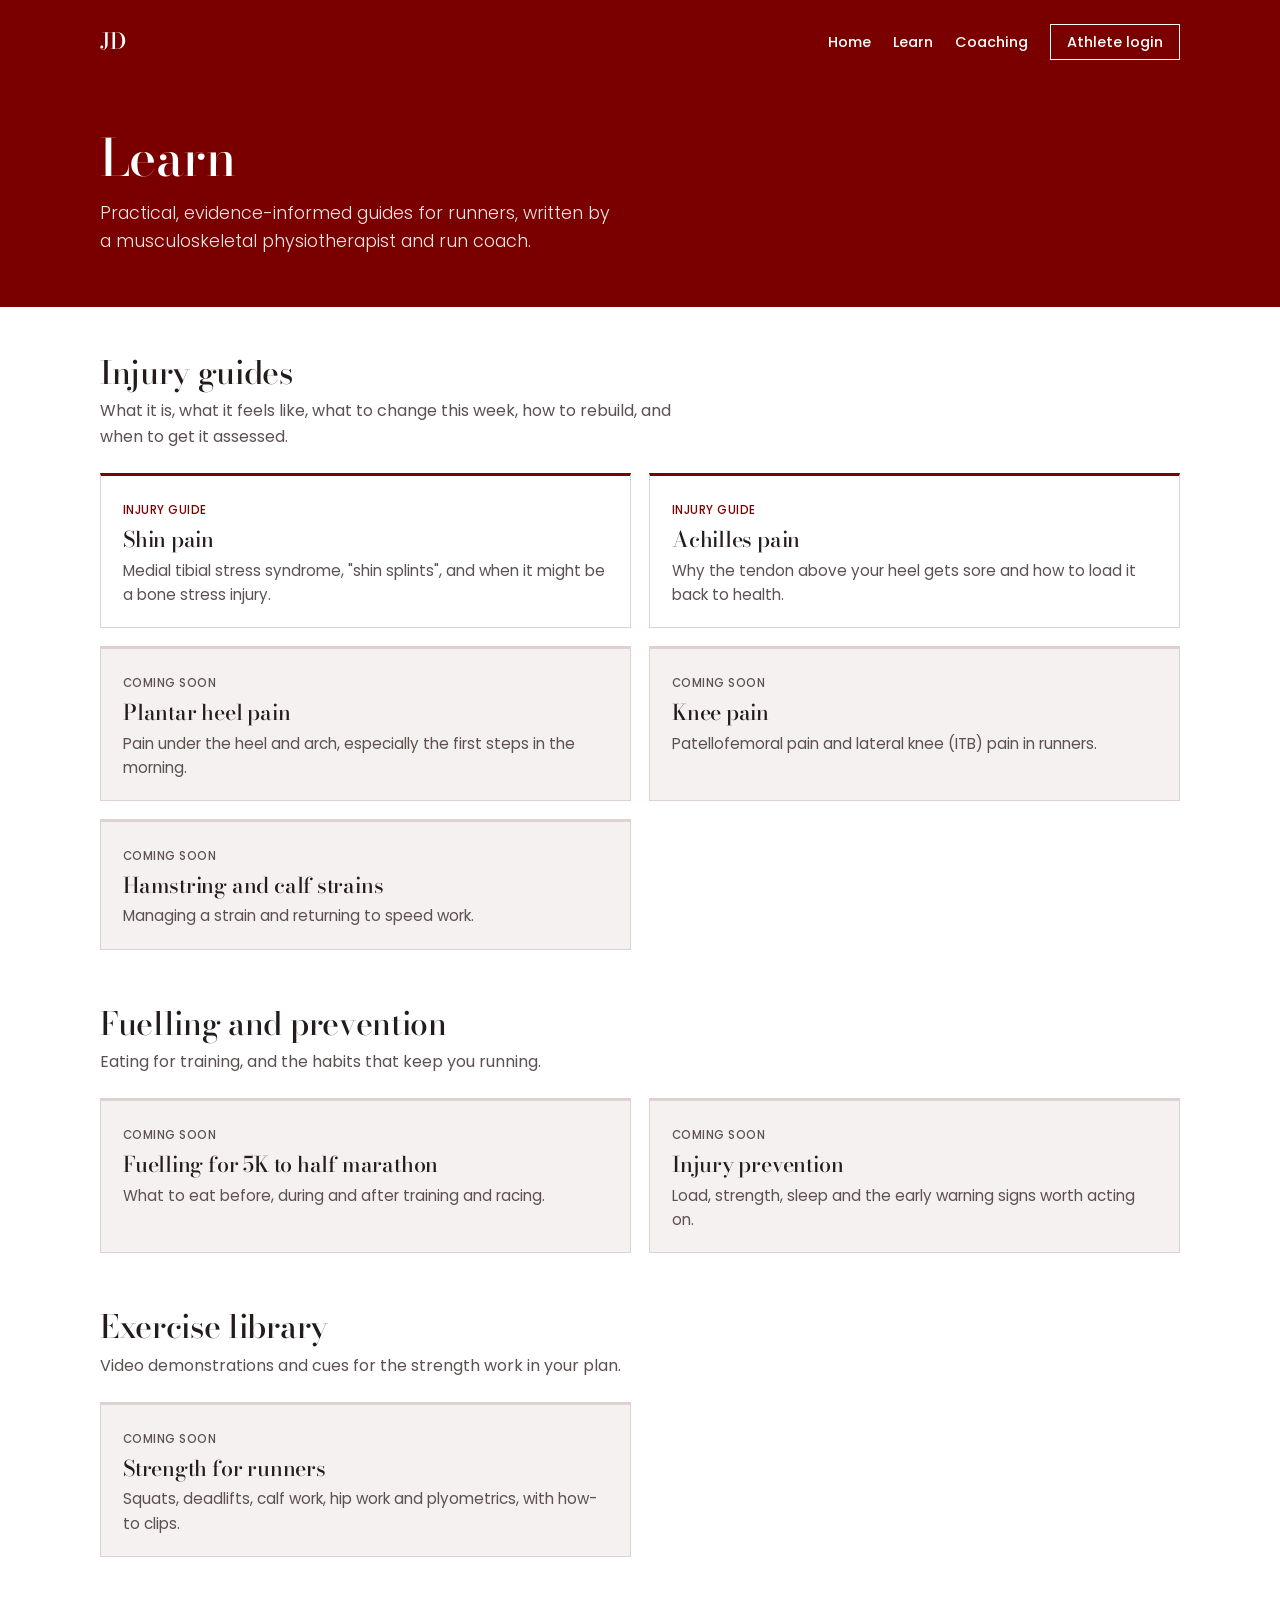
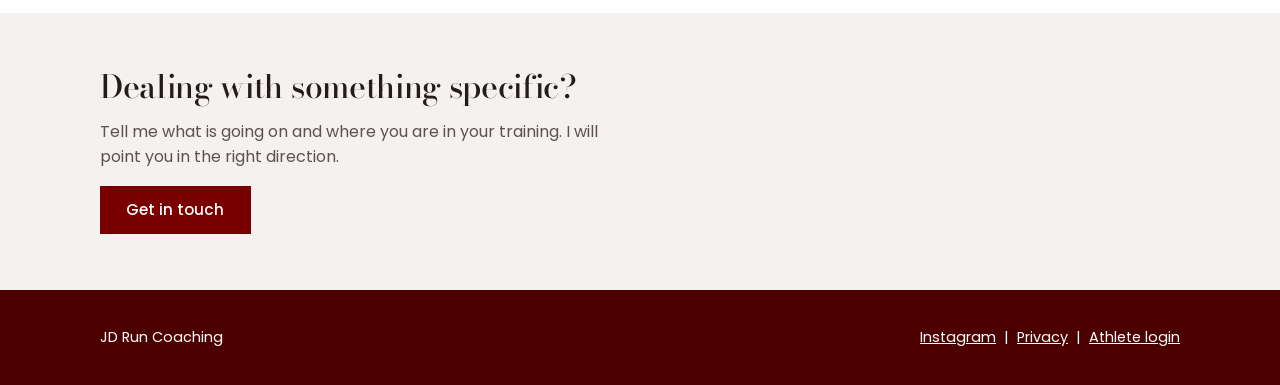
==== learn/index.html @ 07ff51b2 "Learn hub with shin pain and Achilles guides (unlisted, noindex until reviewed) Co-Authored-By: Clau" ====
<!doctype html>
<html lang="en-AU">
<head>
<meta charset="utf-8">
<meta name="viewport" content="width=device-width, initial-scale=1">
<meta name="robots" content="noindex">
<title>Learn | JD Run Coaching</title>
<meta name="description" content="Practical guides on running injuries, fuelling and strength from a musculoskeletal physiotherapist.">
<link rel="icon" href="../assets/favicon.svg" type="image/svg+xml">
<link rel="stylesheet" href="../css/learn.css">
</head>
<body>
<header class="nav on-maroon">
  <div class="wrap">
    <a class="brand" href="../" aria-label="JD Run Coaching, home">JD</a>
    <nav aria-label="Main"><ul>
      <li><a href="../">Home</a></li>
      <li><a href="./">Learn</a></li>
      <li><a href="../#coaching">Coaching</a></li>
      <li><a class="login" href="../portal/">Athlete login</a></li>
    </ul></nav>
  </div>
</header>

<main>
<section class="l-head on-maroon"><div class="wrap">
  <h1>Learn</h1>
  <p class="lead">Practical, evidence-informed guides for runners, written by a musculoskeletal physiotherapist and run coach.</p>
</div></section>

<section class="hub-section"><div class="wrap">
  <h2>Injury guides</h2>
  <p class="intro">What it is, what it feels like, what to change this week, how to rebuild, and when to get it assessed.</p>
  <div class="cards">
    <a class="card" href="shin-pain.html"><span class="tag">Injury guide</span><h3>Shin pain</h3><p>Medial tibial stress syndrome, "shin splints", and when it might be a bone stress injury.</p></a>
    <a class="card" href="achilles-pain.html"><span class="tag">Injury guide</span><h3>Achilles pain</h3><p>Why the tendon above your heel gets sore and how to load it back to health.</p></a>
    <div class="card soon"><span class="tag">Coming soon</span><h3>Plantar heel pain</h3><p>Pain under the heel and arch, especially the first steps in the morning.</p></div>
    <div class="card soon"><span class="tag">Coming soon</span><h3>Knee pain</h3><p>Patellofemoral pain and lateral knee (ITB) pain in runners.</p></div>
    <div class="card soon"><span class="tag">Coming soon</span><h3>Hamstring and calf strains</h3><p>Managing a strain and returning to speed work.</p></div>
  </div>
</div></section>

<section class="hub-section"><div class="wrap">
  <h2>Fuelling and prevention</h2>
  <p class="intro">Eating for training, and the habits that keep you running.</p>
  <div class="cards">
    <div class="card soon"><span class="tag">Coming soon</span><h3>Fuelling for 5K to half marathon</h3><p>What to eat before, during and after training and racing.</p></div>
    <div class="card soon"><span class="tag">Coming soon</span><h3>Injury prevention</h3><p>Load, strength, sleep and the early warning signs worth acting on.</p></div>
  </div>
</div></section>

<section class="hub-section"><div class="wrap">
  <h2>Exercise library</h2>
  <p class="intro">Video demonstrations and cues for the strength work in your plan.</p>
  <div class="cards">
    <div class="card soon"><span class="tag">Coming soon</span><h3>Strength for runners</h3><p>Squats, deadlifts, calf work, hip work and plyometrics, with how-to clips.</p></div>
  </div>
</div></section>

<section class="cta"><div class="wrap">
  <h2>Dealing with something specific?</h2>
  <p>Tell me what is going on and where you are in your training. I will point you in the right direction.</p>
  <a class="btn" href="../#enquire">Get in touch</a>
</div></section>
</main>

<footer class="on-maroon">
  <div class="wrap">
    <span>JD Run Coaching</span>
    <span><a href="https://www.instagram.com/jdruncoaching" rel="noopener">Instagram</a> &nbsp;|&nbsp; <a href="../privacy.html">Privacy</a> &nbsp;|&nbsp; <a href="../portal/">Athlete login</a></span>
  </div>
</footer>
</body>
</html>
---- css/learn.css ----
@import url('site.css');
.l-head { background: var(--maroon); color: #fff; padding: 44px 0 52px; }
.l-head .crumb { font-size: .85rem; opacity: .8; margin: 0 0 14px; }
.l-head .crumb a { color: #fff; }
.l-head h1 { font-size: clamp(2rem, 5.2vw, 3.2rem); margin: 0 0 12px; color: #fff; max-width: 20ch; }
.l-head p.lead { max-width: 52ch; margin: 0; opacity: .9; font-weight: 300; font-size: 1.1rem; }
.l-head .meta { margin-top: 18px; font-size: .85rem; opacity: .75; }
.article { padding: 48px 0 24px; }
.article .col { max-width: 68ch; }
.article h2 { font-size: clamp(1.4rem, 3.2vw, 1.8rem); margin: 2.2em 0 .5em; }
.article h3 { font-family: var(--sans); font-size: 1.05rem; font-weight: 600; margin: 1.6em 0 .3em; letter-spacing: 0; }
.article p, .article li { color: var(--ink); }
.article ul, .article ol { padding-left: 1.2em; }
.article li { margin-bottom: .5em; }
.summary { background: var(--maroon-tint); border-left: 4px solid var(--maroon); padding: 18px 22px; margin: 0 0 8px; }
.summary h2 { margin: 0 0 .4em; font-size: 1.15rem; font-family: var(--sans); font-weight: 600; letter-spacing: 0; }
.summary ul { margin: 0; }
.flags { border: 2px solid var(--maroon); padding: 18px 22px; margin: 2em 0 0; background: #fff; }
.flags h2 { margin: 0 0 .4em; font-size: 1.25rem; }
.flags p { margin: 0 0 .6em; }
.tbl { width: 100%; border-collapse: collapse; margin: 1em 0; font-size: .95rem; }
.tbl th, .tbl td { text-align: left; padding: 10px 12px; border-bottom: 1px solid var(--rule); vertical-align: top; }
.tbl th { background: var(--mist); font-weight: 600; }
.cta { background: var(--mist); padding: 56px 0; margin-top: 48px; }
.cta h2 { margin: 0 0 .4em; font-size: clamp(1.5rem, 3.6vw, 2rem); }
.cta p { max-width: 54ch; color: var(--ink-soft); }
.related { padding: 8px 0 56px; }
.related h2 { font-size: 1.3rem; }
.cards { display: grid; gap: 18px; grid-template-columns: 1fr; margin: 24px 0 0; }
@media (min-width: 700px) { .cards { grid-template-columns: 1fr 1fr; } }
.card { display: block; background: #fff; border: 1px solid var(--rule); border-top: 3px solid var(--maroon); padding: 20px 22px; text-decoration: none; color: var(--ink); }
a.card:hover { background: var(--maroon-tint); }
.card h3 { font-family: var(--serif); font-size: 1.35rem; margin: 0 0 6px; }
.card p { margin: 0; color: var(--ink-soft); font-size: .95rem; }
.card .tag { display: inline-block; font-size: .72rem; font-weight: 500; letter-spacing: .04em; text-transform: uppercase; color: var(--maroon); margin-bottom: 8px; }
.card.soon { border-top-color: var(--rule); background: var(--mist); }
.card.soon .tag { color: var(--ink-soft); }
.hub-section { padding: 48px 0 8px; }
.hub-section h2 { font-size: clamp(1.5rem, 3.6vw, 2rem); margin: 0 0 .2em; }
.hub-section .intro { color: var(--ink-soft); max-width: 58ch; margin: 0; }
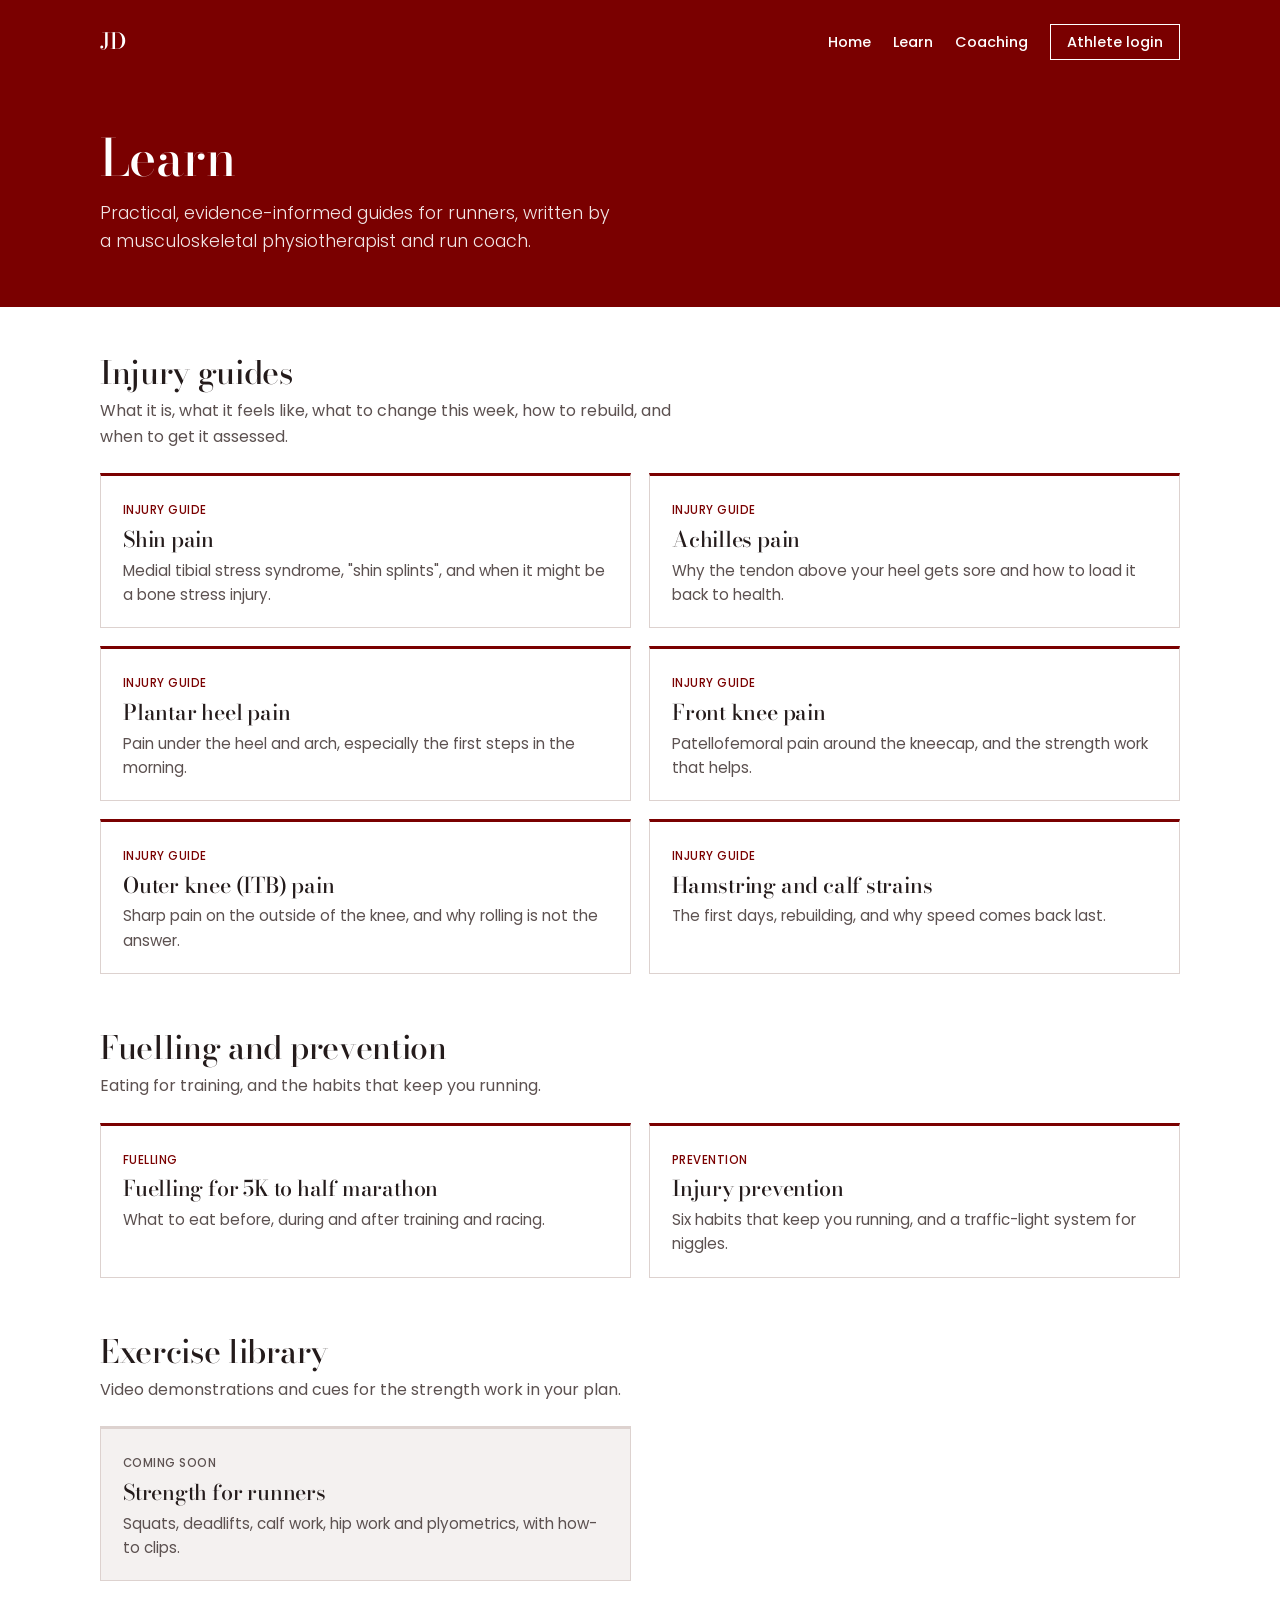
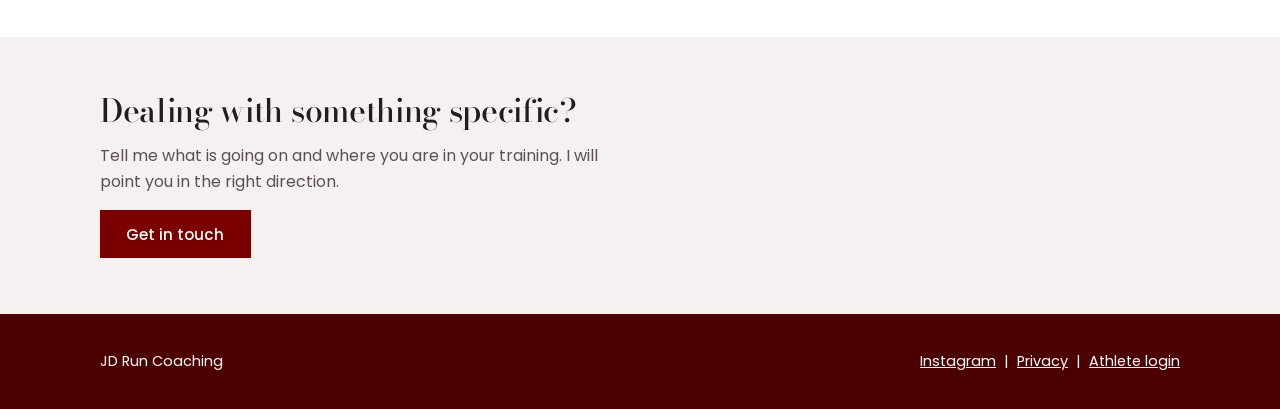
==== commit ef840e53: "Learn hub: plantar heel, patellofemoral, ITB, muscle strain, fuelling and injury prevention guides (" ====
--- a/learn/index.html
+++ b/learn/index.html
@@ -34,9 +34,10 @@
   <div class="cards">
     <a class="card" href="shin-pain.html"><span class="tag">Injury guide</span><h3>Shin pain</h3><p>Medial tibial stress syndrome, "shin splints", and when it might be a bone stress injury.</p></a>
     <a class="card" href="achilles-pain.html"><span class="tag">Injury guide</span><h3>Achilles pain</h3><p>Why the tendon above your heel gets sore and how to load it back to health.</p></a>
-    <div class="card soon"><span class="tag">Coming soon</span><h3>Plantar heel pain</h3><p>Pain under the heel and arch, especially the first steps in the morning.</p></div>
-    <div class="card soon"><span class="tag">Coming soon</span><h3>Knee pain</h3><p>Patellofemoral pain and lateral knee (ITB) pain in runners.</p></div>
-    <div class="card soon"><span class="tag">Coming soon</span><h3>Hamstring and calf strains</h3><p>Managing a strain and returning to speed work.</p></div>
+    <a class="card" href="plantar-heel-pain.html"><span class="tag">Injury guide</span><h3>Plantar heel pain</h3><p>Pain under the heel and arch, especially the first steps in the morning.</p></a>
+    <a class="card" href="patellofemoral-pain.html"><span class="tag">Injury guide</span><h3>Front knee pain</h3><p>Patellofemoral pain around the kneecap, and the strength work that helps.</p></a>
+    <a class="card" href="lateral-knee-pain.html"><span class="tag">Injury guide</span><h3>Outer knee (ITB) pain</h3><p>Sharp pain on the outside of the knee, and why rolling is not the answer.</p></a>
+    <a class="card" href="muscle-strains.html"><span class="tag">Injury guide</span><h3>Hamstring and calf strains</h3><p>The first days, rebuilding, and why speed comes back last.</p></a>
   </div>
 </div></section>
 
@@ -44,8 +45,8 @@
   <h2>Fuelling and prevention</h2>
   <p class="intro">Eating for training, and the habits that keep you running.</p>
   <div class="cards">
-    <div class="card soon"><span class="tag">Coming soon</span><h3>Fuelling for 5K to half marathon</h3><p>What to eat before, during and after training and racing.</p></div>
-    <div class="card soon"><span class="tag">Coming soon</span><h3>Injury prevention</h3><p>Load, strength, sleep and the early warning signs worth acting on.</p></div>
+    <a class="card" href="fuelling-for-runners.html"><span class="tag">Fuelling</span><h3>Fuelling for 5K to half marathon</h3><p>What to eat before, during and after training and racing.</p></a>
+    <a class="card" href="injury-prevention.html"><span class="tag">Prevention</span><h3>Injury prevention</h3><p>Six habits that keep you running, and a traffic-light system for niggles.</p></a>
   </div>
 </div></section>
 
